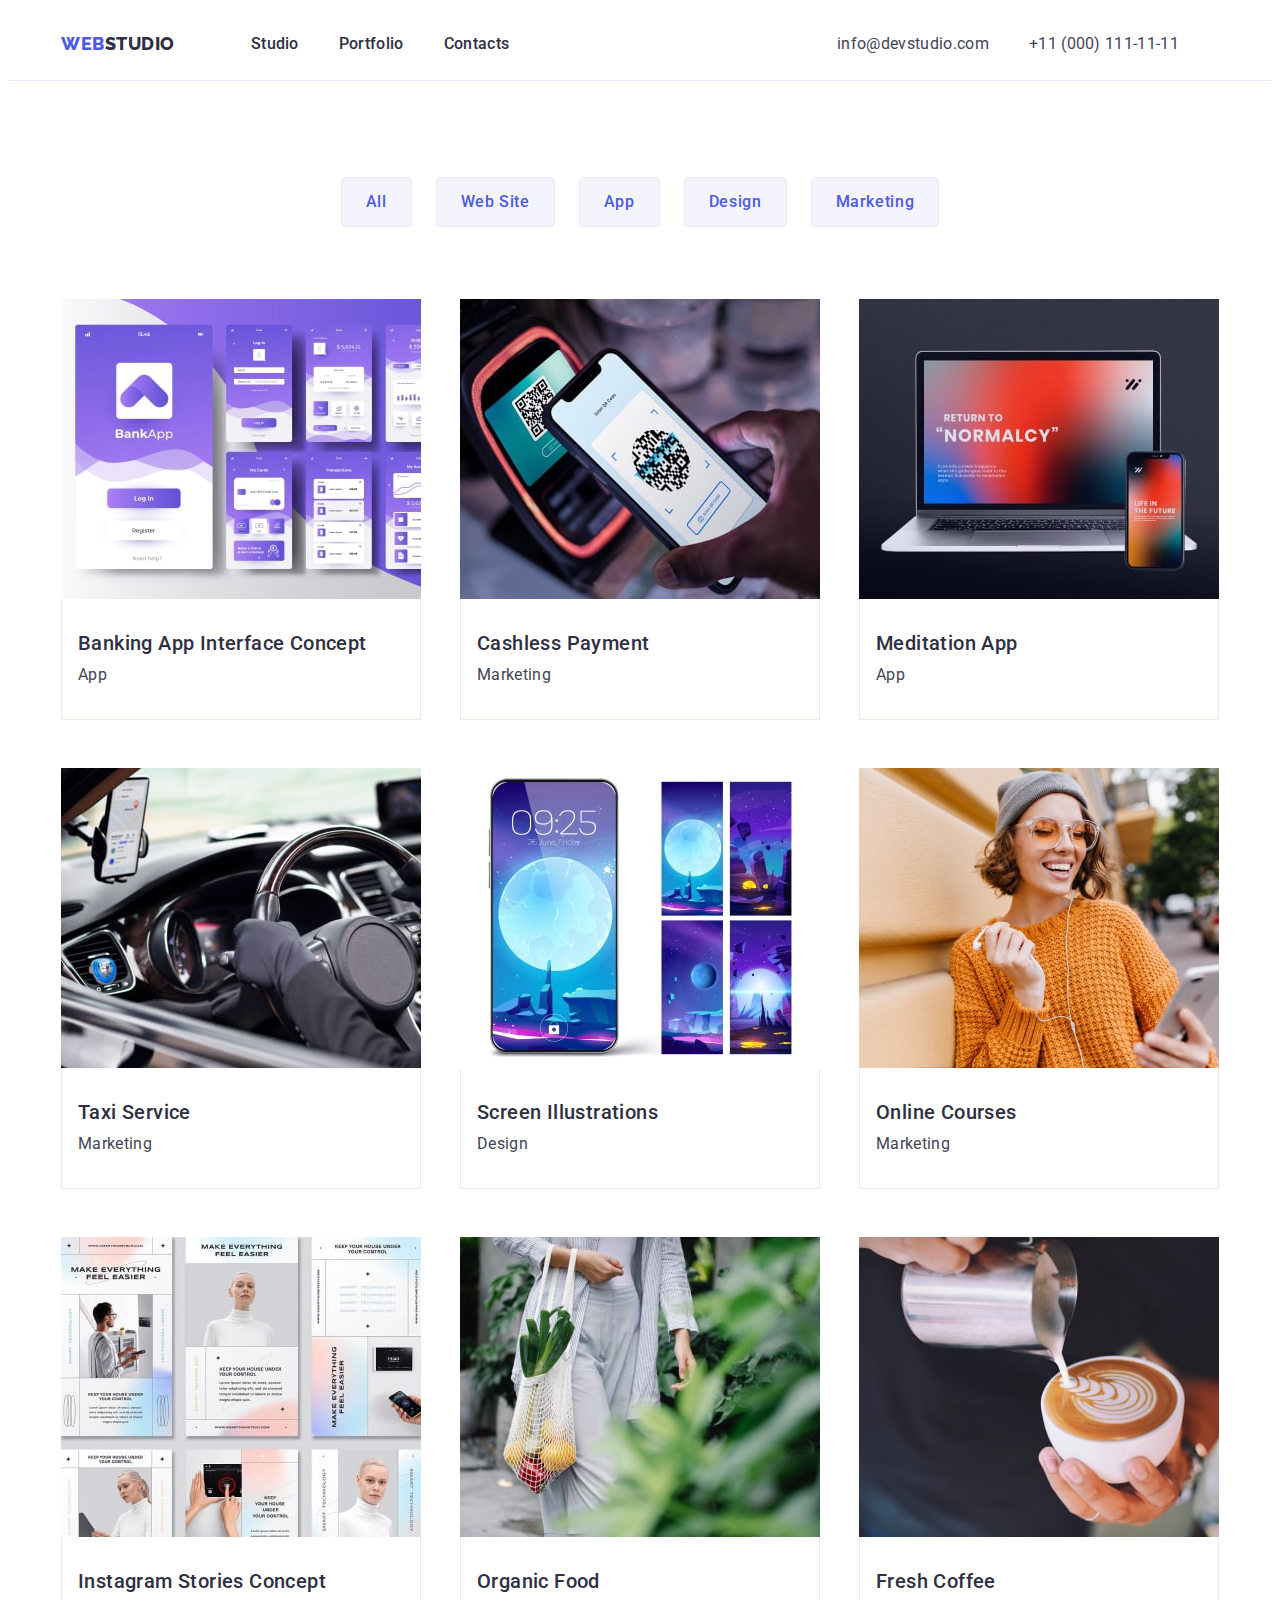
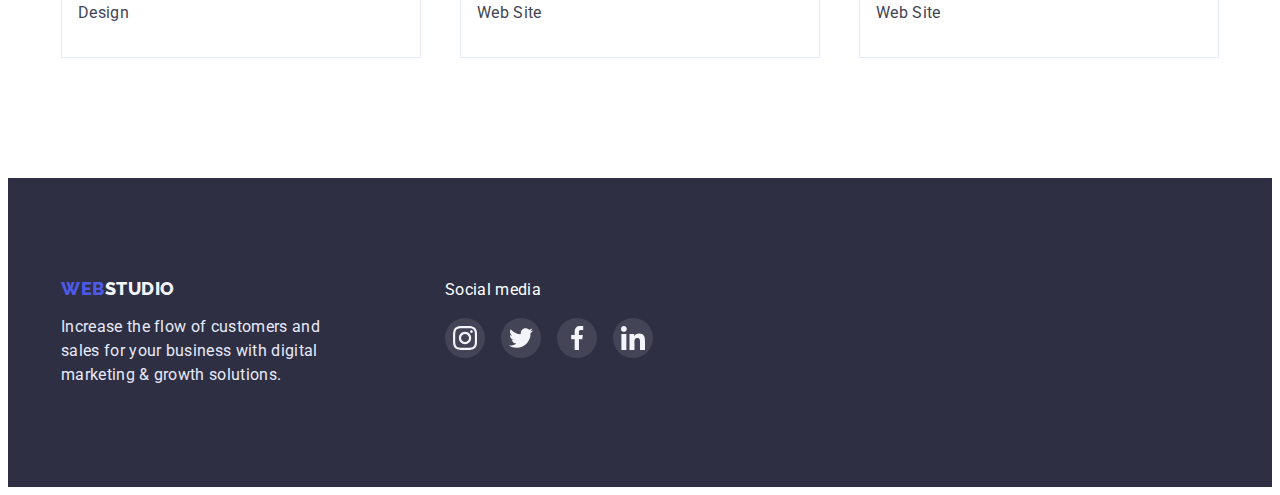
==== portfolio.html @ 89e5fced "Initial commit" ====
<!DOCTYPE html>
<html lang="en">
  <head>
    <meta charset="UTF-8" />
    <meta http-equiv="X-UA-Compatible" content="IE=edge" />
    <meta name="viewport" content="width=device-width, initial-scale=1.0" />
    <title>Portfolio</title>
    <link rel="preconnect" href="https://fonts.googleapis.com" />
    <link rel="preconnect" href="https://fonts.gstatic.com" crossorigin />
    <link
      rel="stylesheet"
      href="https://cdnjs.cloudflare.com/ajax/libs/modern-normalize/1.1.0/modern-normalize.min.css"
      integrity="sha512-wpPYUAdjBVSE4KJnH1VR1HeZfpl1ub8YT/NKx4PuQ5NmX2tKuGu6U/JRp5y+Y8XG2tV+wKQpNHVUX03MfMFn9Q=="
      crossorigin="anonymous"
      referrerpolicy="no-referrer"
    />
    <link
      href="https://fonts.googleapis.com/css2?family=Raleway:wght@800&family=Roboto:wght@400;500;700;900&display=swap"
      rel="stylesheet"
    />
    <link rel="stylesheet" href="./css/styles.css" />
  </head>
  <body class="body" id="body">
    <!-- HEADER -->
    <header class="header">
      <div class="container header-container">
        <nav class="header-nav">
          <a class="logo-w link" href="./index.html"
            >Web<span class="logo-s link">Studio</span></a
          >

          <ul class="header-list list">
            <li class="header-item">
              <a class="header-link link" href="./index.html">Studio</a>
            </li>
            <li class="header-item">
              <a class="header-link link" href="./portfolio.html">Portfolio</a>
            </li>
            <li class="header-item">
              <a class="header-link link" href="">Contacts</a>
            </li>
          </ul>
        </nav>
        <address class="adress">
          <ul class="header-list list">
            <li class="header-item-contacts">
              <a class="contacts-site link" href="mailto:info@devstudio.com"
                >info@devstudio.com</a
              >
            </li>
            <li class="header-item-contacts">
              <a class="contacts-site link" href="tel:+110001111111"
                >+11 (000) 111-11-11</a
              >
            </li>
          </ul>
        </address>
      </div>
    </header>
    <!-- MAIN -->
    <main>
      <!-- Navigation -->
      <section class="section-portfolio">
        <div class="container">
          <h1 hidden>Navigation</h1>
          <ul class="list container-portfolio-button">
            <li class="item-portfolio">
              <button class="button-portfolio" type="button">All</button>
            </li>
            <li class="item-portfolio">
              <button class="button-portfolio" type="button">Web Site</button>
            </li>
            <li class="item-portfolio">
              <button class="button-portfolio" type="button">App</button>
            </li>
            <li class="item-portfolio">
              <button class="button-portfolio" type="button">Design</button>
            </li>
            <li class="item-portfolio">
              <button class="button-portfolio" type="button">Marketing</button>
            </li>
          </ul>
        </div>

        <!-- Section 1 -->
        <div class="container">
          <ul class="list portfolio-img-list">
            <li class="portfolio-img-item">
              <a class="link-portfolio link" href="">
                <img
                  class="item-img"
                  src="./images/banking-app-min.jpg"
                  alt="Banking App Interface Concept"
                  width="360"
                  height="300"
                />
                <div class="portfolio-img-text">
                  <h2 class="secondary-title-portfolio">
                    Banking App Interface Concept
                  </h2>
                  <p class="section-text portfilio-section-text">App</p>
                </div></a
              >
            </li>

            <li class="portfolio-img-item">
              <a class="link-portfolio link" href="">
                <img
                  class="item-img"
                  src="./images/payment-min.jpg"
                  alt="Cashless Payment"
                  width="360"
                  height="300"
                />
                <div class="portfolio-img-text">
                  <h2 class="secondary-title-portfolio">Cashless Payment</h2>
                  <p class="section-text portfilio-section-text">Marketing</p>
                </div></a
              >
            </li>

            <li class="portfolio-img-item">
              <a class="link-portfolio link" href="">
                <img
                  class="item-img"
                  src="./images/meditaion-app-min.jpg"
                  alt="Meditaion App"
                  width="360"
                  height="300"
                />
                <div class="portfolio-img-text">
                  <h2 class="secondary-title-portfolio">Meditation App</h2>
                  <p class="section-text portfilio-section-text">App</p>
                </div></a
              >
            </li>

            <li class="portfolio-img-item">
              <a class="link-portfolio link" href=""
                ><img
                  class="item-img"
                  src="./images/taxi-service-min.jpg"
                  alt="Taxi Service"
                  width="360"
                  height="300"
                />
                <div class="portfolio-img-text">
                  <h2 class="secondary-title-portfolio">Taxi Service</h2>
                  <p class="section-text portfilio-section-text">Marketing</p>
                </div></a
              >
            </li>

            <li class="portfolio-img-item">
              <a class="link-portfolio link" href="">
                <img
                  class="item-img"
                  src="./images/screen-illustrations-min.jpg"
                  alt="Screen Illustrations"
                  width="360"
                  height="300"
                />
                <div class="portfolio-img-text">
                  <h2 class="secondary-title-portfolio">
                    Screen Illustrations
                  </h2>
                  <p class="section-text portfilio-section-text">Design</p>
                </div></a
              >
            </li>

            <li class="portfolio-img-item">
              <a class="link-portfolio link" href=""
                ><img
                  class="item-img"
                  src="./images/online-courses-min.jpg"
                  alt="Online Courses"
                  width="360"
                  height="300"
                />
                <div class="portfolio-img-text">
                  <h2 class="secondary-title-portfolio">Online Courses</h2>
                  <p class="section-text portfilio-section-text">Marketing</p>
                </div></a
              >
            </li>

            <li class="portfolio-img-item">
              <a class="link-portfolio link" href=""
                ><img
                  class="item-img"
                  src="./images/instagram-stories-concept-min.jpg"
                  alt="Instagram Stories Concept"
                  width="360"
                  height="300"
                />
                <div class="portfolio-img-text">
                  <h2 class="secondary-title-portfolio">
                    Instagram Stories Concept
                  </h2>
                  <p class="section-text portfilio-section-text">Design</p>
                </div></a
              >
            </li>

            <li class="portfolio-img-item">
              <a class="link-portfolio link" href=""
                ><img
                  class="item-img"
                  src="./images/organic-food-min.jpg"
                  alt="Organic Food"
                  width="360"
                  height="300"
                />
                <div class="portfolio-img-text">
                  <h2 class="secondary-title-portfolio">Organic Food</h2>
                  <p class="section-text portfilio-section-text">Web Site</p>
                </div></a
              >
            </li>

            <li class="portfolio-img-item">
              <a class="link-portfolio link" href=""
                ><img
                  class="item-img"
                  src="./images/fresh-coffee-min.jpg"
                  alt="Fresh Coffee"
                  width="360"
                  height="300"
                />
                <div class="portfolio-img-text">
                  <h2 class="secondary-title-portfolio">Fresh Coffee</h2>
                  <p class="section-text portfilio-section-text">Web Site</p>
                </div></a
              >
            </li>
          </ul>
        </div>
      </section>
    </main>
    <!-- Footer -->
    <footer class="footer">
      <div class="container-footer container">
        <div class="container-footer-logo">
          <a class="logo-w-footer link logo-footer" href="./index.html"
            >Web<span class="footer-logo-s">Studio</span></a
          >

          <p class="footer-section-text section-text">
            Increase the flow of customers and sales for your business with
            digital marketing & growth solutions.
          </p>
        </div>
        <div class="social-media-container">
          <p class="social-media">Social media</p>
          <ul class="social-media-list list">
            <li class="social-media-item">
              <a href="" class="social-media-link link">
                <svg class="social-media-icon" width="16" height="16">
                  <use href="./images/sprait/sprait.svg#icon-instagram"></use>
                </svg>
              </a>
            </li>
            <li class="social-media-item">
              <a href="" class="social-media-link link">
                <svg class="social-media-icon" width="16" height="16">
                  <use href="./images/sprait/sprait.svg#icon-twitter"></use>
                </svg>
              </a>
            </li>
            <li class="social-media-item">
              <a href="" class="social-media-link link">
                <svg class="social-media-icon" width="16" height="16">
                  <use href="./images/sprait/sprait.svg#icon-facebook"></use>
                </svg>
              </a>
            </li>
            <li class="social-media-item">
              <a href="" class="social-media-link link">
                <svg class="social-media-icon" width="16" height="16">
                  <use href="./images/sprait/sprait.svg#icon-linkedin"></use>
                </svg>
              </a>
            </li>
          </ul>
        </div>
      </div>
    </footer>
  </body>
</html>
---- css/styles.css ----
:root {
  --accent-color: #404bbf;
  --primary-font: "Roboto", sans-serif;
  --secondary-font: "Raleway", sans-serif;
  --primaru-text-color: #2e2f42;
  --secondary-text-color: #434455;
  --button-color: #4d5ae5;
  --fill-customers: #8e8f99;
  --focus-fill-customers: #404bbf;
  --footer-backgraund-svg: #31d0aa;
}

h1,
h2,
h3,
h4,
p {
  margin-top: 0;
  margin-bottom: 0;
}

ul,
ol {
  margin-top: 0;
  margin-bottom: 0;
  padding-left: 0;
}
img {
  display: block;
  width: 100%;
  height: auto;
}
button {
  cursor: pointer;
}

body {
  font-family: var(--primary-font);
  color: var(--secondary-text-color);
}
:focus {
  outline: none;
}
.container {
  width: 1158px;
  margin-left: auto;
  margin-right: auto;
  padding-left: 15px;
  padding-right: 15px;
}

.list {
  list-style: none;
}

.link {
  text-decoration: none;
}

.logo-w:focus,
.header-link:focus,
.contacts-site:focus,
.logo-w:hover,
.header-link:hover,
.contacts-site:hover {
  color: #404bbf;
}

/* =================Components================ */

.button-portfolio:hover,
.button-portfolio:focus {
  background: #404bbf;
  color: #ffffff;
  border-color: #404bbf;
  box-shadow: 0px 3px 1px rgba(0, 0, 0, 0.1), 0px 2px 1px rgba(0, 0, 0, 0.08),
    0px 2px 2px rgba(0, 0, 0, 0.12);
}

.link-portfolio:focus,
.link-portfolio:hover {
  box-shadow: 0px 1px 6px rgba(46, 47, 66, 0.08),
    0px 1px 1px rgba(46, 47, 66, 0.16), 0px 2px 1px rgba(46, 47, 66, 0.08);
}

.team-link:hover,
.team-link:focus {
  background: #404bbf;
}
.customers-link:hover,
.customers-link:focus {
  fill: var(--focus-fill-customers);
  border: 1px solid var(--focus-fill-customers);
}
.social-media-link:hover,
.social-media-link:focus {
  background-color: var(--footer-backgraund-svg);
}
.button-portfolio {
  font-family: var(--primary-font);

  font-weight: 500;
  font-size: 16px;
  line-height: 1.5;

  letter-spacing: 0.04em;

  color: var(--button-color);
  background: #f4f4fd;
  border-radius: 4px;
  border: 1px solid #e7e9fc;
  padding: 12px 24px 12px 24px;
}

.button {
  font-family: var(--primary-font);

  font-weight: 500;
  font-size: 16px;
  line-height: 1.5;

  letter-spacing: 0.04em;

  color: #ffffff;
  background: #4d5ae5;

  width: 169px;
  height: 56px;
  text-align: center;

  margin: auto;
  display: block;
  border-radius: 4px;
  border: #2e2f42;
}

.button:hover,
.button:focus {
  background: #404bbf;
  color: #ffffff;
}

/* =======================Header======================== */
.header {
  border-bottom: 1px solid #e7e9fc;
}
.header-container {
  display: flex;
  align-items: center;
  justify-content: space-between;
}
.header-nav {
  display: flex;
  align-items: center;
}
.header-list {
  display: flex;
  align-items: center;
  padding-top: 24px;
  padding-bottom: 24px;
}
.logo-w {
  font-family: var(--secondary-font);

  font-weight: 800;
  font-size: 18px;
  line-height: 1.17;

  letter-spacing: 0.03em;
  text-transform: uppercase;

  color: #4d5ae5;

  margin-right: 76px;
  padding-top: 24px;
  padding-bottom: 24px;
}
.header-item:not(:last-child) {
  margin-right: 40px;
}
.logo-s {
  color: var(--primaru-text-color);
}

.adress {
  font-style: normal;
}

.contacts-site {
  font-size: 16px;
  line-height: 1.5;

  letter-spacing: 0.02em;

  color: var(--secondary-text-color);
  margin-right: 40px;
}

.header-link {
  font-weight: 500;
  font-size: 16px;
  line-height: 1.5;

  letter-spacing: 0.02em;

  color: var(--primaru-text-color);
}

/* ================Section=================== */
.container-hero {
  width: 1440px;

  margin-left: auto;
  margin-right: auto;
  padding-left: 15px;
  padding-right: 15px;
}

.section {
  padding-top: 120px;
}
.section-items:not(:last-child) {
  margin-right: 22px;
}
.proces-container {
  display: flex;
  align-items: center;
  justify-content: space-between;
}
.doing {
  padding-bottom: 120px;
}
.hero-title {
  font-size: 56px;
  line-height: 1.07;

  text-align: center;
  letter-spacing: 0.02em;

  color: #ffffff;
  width: 496px;
  margin-left: auto;
  margin-right: auto;
  margin-bottom: 48px;
}

.hero {
  background-color: #2e2f42;
  background-image: linear-gradient(
      rgba(46, 47, 66, 0.7),
      rgba(46, 47, 66, 0.7)
    ),
    url("../images/people-office.jpg");

  padding-top: 188px;
  padding-bottom: 188px;

  max-width: 1440px;
  margin-right: auto;
  margin-left: auto;
}

.proces-icon-item {
  display: flex;
  margin-bottom: 8px;

  width: 264px;
  height: 112px;
  background-color: #f4f4fd;
  align-items: center;
  justify-content: center;
  border-radius: 4px;
}

.secondary-title {
  font-weight: 500;
  font-size: 20px;
  line-height: 1.2;

  letter-spacing: 0.02em;
  color: var(--primaru-text-color);

  margin-bottom: 8px;
}

.secondary-img-title {
  font-weight: 500;
  font-size: 20px;
  line-height: 1.2;

  letter-spacing: 0.02em;
  text-align: center;
  text-transform: capitalize;
}

.section-team-title {
  font-size: 36px;
  line-height: 1.11;

  letter-spacing: 0.02em;
  text-align: center;
  text-transform: capitalize;
  color: var(--primaru-text-color);

  margin-bottom: 72px;
}

.section-text {
  font-size: 16px;
  line-height: 1.5;

  letter-spacing: 0.02em;

  color: var(--secondary-text-color);

  align-items: stretch;
}
.section-title {
  font-size: 36px;
  line-height: 1.11;

  letter-spacing: 0.02em;
}

.sectiom-team {
  background: #f4f4fd;
}
.secondary-title-team {
  font-weight: 500;
  font-size: 20px;
  line-height: 1.2;

  letter-spacing: 0.02em;
  color: var(--primaru-text-color);

  margin-bottom: 8px;
  text-align: center;
}
.team-text {
  font-size: 16px;
  line-height: 1.5;

  letter-spacing: 0.02em;

  color: var(--secondary-text-color);
  text-align: center;
}

.proces-list {
  display: flex;
  align-items: center;
  justify-content: space-between;
}
.section-img-title {
  font-size: 36px;
  line-height: 1.11;

  letter-spacing: 0.02em;
  text-align: center;
  text-transform: capitalize;
  color: var(--primaru-text-color);

  margin-bottom: 72px;
}
.beckground-text {
  background: #ffffff;
  padding-top: 32px;
  padding-bottom: 32px;
  padding-left: 16px;
  padding-right: 16px;
  border-radius: 0px 0px 4px 4px;
}
.items-team {
  background-color: #ffffff;
  box-shadow: 0px 1px 6px rgba(46, 47, 66, 0.08),
    0px 1px 1px rgba(46, 47, 66, 0.16), 0px 2px 1px rgba(46, 47, 66, 0.08);
  border-radius: 0px 0px 4px 4px;
}
.team-link {
  display: flex;

  padding: 12px 12px 12px 12px;
  width: 40px;
  height: 40px;
  border-radius: 50%;
  background-color: #4d5ae5;
}

.list-img {
  display: flex;
  align-items: center;
  justify-content: space-between;
}
.list-team {
  display: flex;
  align-items: center;
  justify-content: space-between;
}
.list-team-svg {
  display: flex;
  justify-content: center;
  margin-top: 8px;
  gap: 24px;
}
.our-team {
  background: #f4f4fd;
  padding-bottom: 120px;
}

.title-castomers {
  font-size: 36px;
  line-height: 1.11;

  letter-spacing: 0.02em;
  text-align: center;
  text-transform: capitalize;
  color: var(--primaru-text-color);
  margin-bottom: 72px;
}
.castomers-list {
  display: flex;
  justify-content: space-between;
}
.customers-link {
  display: flex;

  width: 168px;
  height: 88px;

  align-items: center;
  justify-content: center;
  border-radius: 4px;
  fill: var(--fill-customers);
  border: 1px solid var(--fill-customers);
}

.castomers-section {
  padding-bottom: 120px;
}
.castomers-icon {
  fill: #8e8f99;
}

/* ===========Footer=============== */

.footer {
  background-color: var(--primaru-text-color);
  padding-top: 100px;
  padding-bottom: 100px;
  display: flex;
}

.logo-w-footer {
  font-family: var(--secondary-font);

  font-weight: 800;
  font-size: 18px;
  line-height: 1.17;

  letter-spacing: 0.03em;
  text-transform: uppercase;

  color: #4d5ae5;

  margin-bottom: 16px;
}
.footer-logo-s {
  color: #f4f4fd;
}

.footer-section-text {
  max-width: 264px;
  margin-top: 16px;

  color: #e7e9fc;
}
.container-footer {
  display: flex;
}
.container-footer-logo {
  width: 264px;
}
.social-media-container {
  width: 208px;
  margin-left: 120px;
}
.social-media {
  font-size: 16px;
  line-height: 24px;

  letter-spacing: 0.02em;

  color: #ffffff;
}

.social-media-link {
  display: flex;
  justify-content: center;
  align-items: center;
  width: 40px;
  height: 40px;
  border-radius: 50%;
  background-color: rgba(255, 255, 255, 0.1);
}
.social-media-icon {
  width: 24px;
  height: 24px;
}
.social-media-list {
  display: flex;
  gap: 16px;
  margin-top: 16px;
}

.container-portfolio-button {
  display: flex;

  justify-content: center;

  margin-bottom: 72px;
}
.item-portfolio:not(:last-child) {
  margin-right: 24px;
}

.portfolio-img-list {
  display: flex;
  justify-content: space-between;
  flex-wrap: wrap;
  row-gap: 48px;
}
.link-portfolio {
  background: #ffffff;
}

.secondary-title-portfolio {
  font-weight: 500;
  font-size: 20px;
  line-height: 1.2;

  letter-spacing: 0.02em;
  color: var(--primaru-text-color);
  margin-bottom: 8px;
}
.link-portfolio {
  display: block;
}
.section-portfolio {
  padding-bottom: 120px;
  padding-top: 96px;
}
.portfolio-img-text {
  padding-top: 32px;
  padding-bottom: 32px;
  padding-left: 16px;
  border-bottom: 1px solid #e7e9fc;
  border-left: 1px solid #e7e9fc;
  border-right: 1px solid #e7e9fc;
}
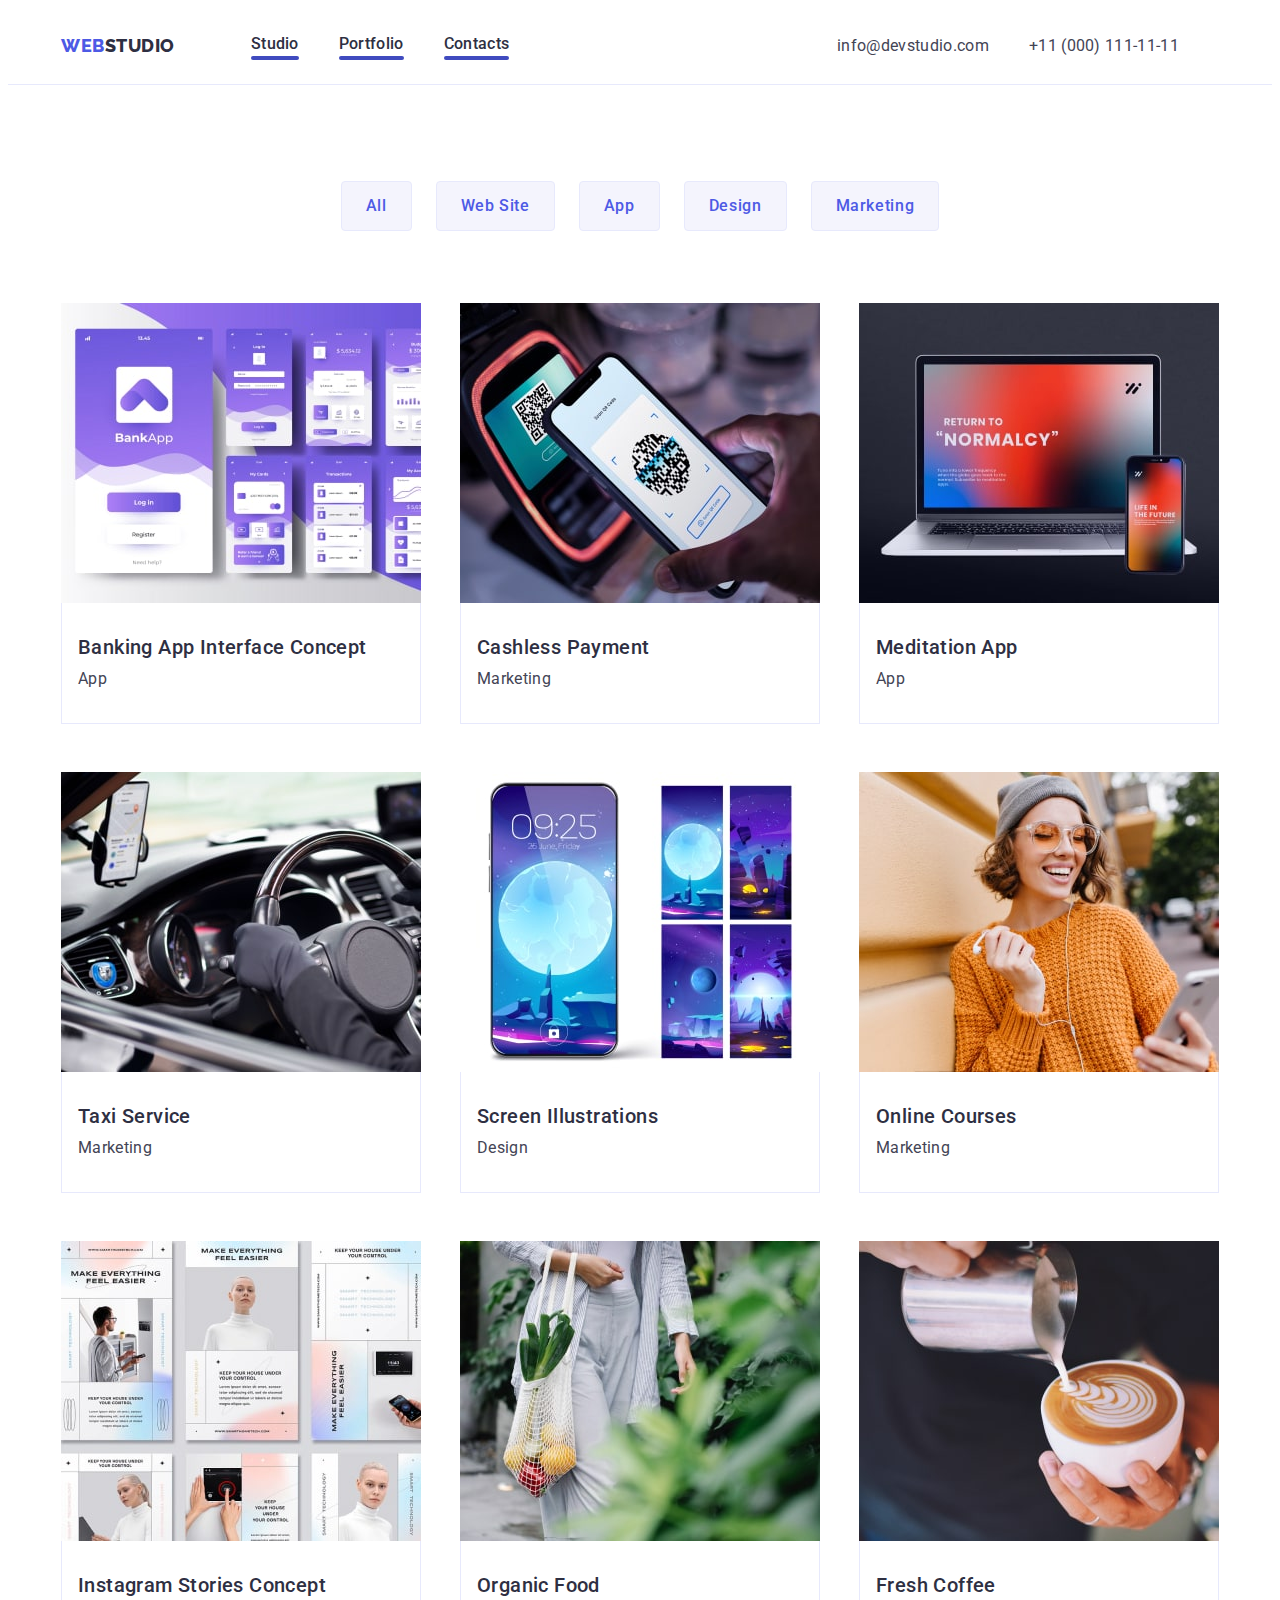
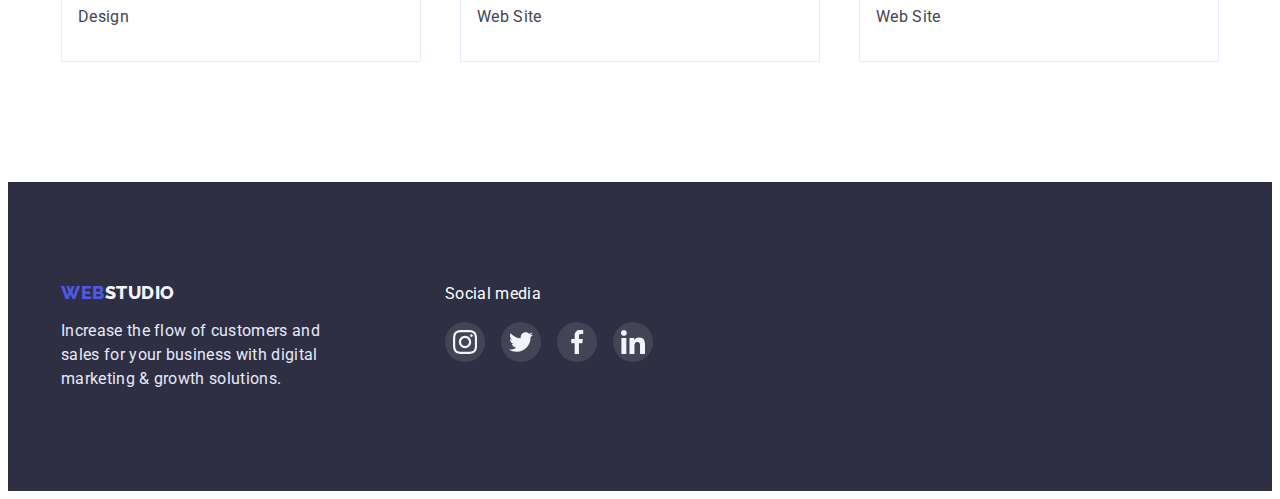
==== commit f66e2734: "hw-5" ====
--- a/portfolio.html
+++ b/portfolio.html
@@ -87,13 +87,17 @@
           <ul class="list portfolio-img-list">
             <li class="portfolio-img-item">
               <a class="link-portfolio link" href="">
-                <img
-                  class="item-img"
-                  src="./images/banking-app-min.jpg"
-                  alt="Banking App Interface Concept"
-                  width="360"
-                  height="300"
-                />
+                <div class="team-list-img-wrapper">
+                  <img
+                    class="item-img"
+                    src="./images/banking-app-min.jpg"
+                    alt="Banking App Interface Concept"
+                    width="360"
+                    height="300"
+                  />
+                  <p class="overlay"></p>
+                </div>
+
                 <div class="portfolio-img-text">
                   <h2 class="secondary-title-portfolio">
                     Banking App Interface Concept
@@ -104,14 +108,18 @@
             </li>
 
             <li class="portfolio-img-item">
-              <a class="link-portfolio link" href="">
-                <img
-                  class="item-img"
-                  src="./images/payment-min.jpg"
-                  alt="Cashless Payment"
-                  width="360"
-                  height="300"
-                />
+              <a class="link-portfolio link" href=""
+                ><div class="team-list-img-wrapper">
+                  <img
+                    class="item-img"
+                    src="./images/payment-min.jpg"
+                    alt="Cashless Payment"
+                    width="360"
+                    height="300"
+                  />
+                  <p class="overlay"></p>
+                </div>
+
                 <div class="portfolio-img-text">
                   <h2 class="secondary-title-portfolio">Cashless Payment</h2>
                   <p class="section-text portfilio-section-text">Marketing</p>
@@ -120,14 +128,18 @@
             </li>
 
             <li class="portfolio-img-item">
-              <a class="link-portfolio link" href="">
-                <img
-                  class="item-img"
-                  src="./images/meditaion-app-min.jpg"
-                  alt="Meditaion App"
-                  width="360"
-                  height="300"
-                />
+              <a class="link-portfolio link" href=""
+                ><div class="team-list-img-wrapper">
+                  <img
+                    class="item-img"
+                    src="./images/meditaion-app-min.jpg"
+                    alt="Meditaion App"
+                    width="360"
+                    height="300"
+                  />
+                  <p class="overlay"></p>
+                </div>
+
                 <div class="portfolio-img-text">
                   <h2 class="secondary-title-portfolio">Meditation App</h2>
                   <p class="section-text portfilio-section-text">App</p>
@@ -137,13 +149,17 @@
 
             <li class="portfolio-img-item">
               <a class="link-portfolio link" href=""
-                ><img
-                  class="item-img"
-                  src="./images/taxi-service-min.jpg"
-                  alt="Taxi Service"
-                  width="360"
-                  height="300"
-                />
+                ><div class="team-list-img-wrapper">
+                  <img
+                    class="item-img"
+                    src="./images/taxi-service-min.jpg"
+                    alt="Taxi Service"
+                    width="360"
+                    height="300"
+                  />
+                  <p class="overlay"></p>
+                </div>
+
                 <div class="portfolio-img-text">
                   <h2 class="secondary-title-portfolio">Taxi Service</h2>
                   <p class="section-text portfilio-section-text">Marketing</p>
@@ -152,14 +168,18 @@
             </li>
 
             <li class="portfolio-img-item">
-              <a class="link-portfolio link" href="">
-                <img
-                  class="item-img"
-                  src="./images/screen-illustrations-min.jpg"
-                  alt="Screen Illustrations"
-                  width="360"
-                  height="300"
-                />
+              <a class="link-portfolio link" href=""
+                ><div class="team-list-img-wrapper">
+                  <img
+                    class="item-img"
+                    src="./images/screen-illustrations-min.jpg"
+                    alt="Screen Illustrations"
+                    width="360"
+                    height="300"
+                  />
+                  <p class="overlay"></p>
+                </div>
+
                 <div class="portfolio-img-text">
                   <h2 class="secondary-title-portfolio">
                     Screen Illustrations
@@ -171,13 +191,17 @@
 
             <li class="portfolio-img-item">
               <a class="link-portfolio link" href=""
-                ><img
-                  class="item-img"
-                  src="./images/online-courses-min.jpg"
-                  alt="Online Courses"
-                  width="360"
-                  height="300"
-                />
+                ><div class="team-list-img-wrapper">
+                  <img
+                    class="item-img"
+                    src="./images/online-courses-min.jpg"
+                    alt="Online Courses"
+                    width="360"
+                    height="300"
+                  />
+                  <p class="overlay"></p>
+                </div>
+
                 <div class="portfolio-img-text">
                   <h2 class="secondary-title-portfolio">Online Courses</h2>
                   <p class="section-text portfilio-section-text">Marketing</p>
@@ -187,13 +211,17 @@
 
             <li class="portfolio-img-item">
               <a class="link-portfolio link" href=""
-                ><img
-                  class="item-img"
-                  src="./images/instagram-stories-concept-min.jpg"
-                  alt="Instagram Stories Concept"
-                  width="360"
-                  height="300"
-                />
+                ><div class="team-list-img-wrapper">
+                  <img
+                    class="item-img"
+                    src="./images/instagram-stories-concept-min.jpg"
+                    alt="Instagram Stories Concept"
+                    width="360"
+                    height="300"
+                  />
+                  <p class="overlay"></p>
+                </div>
+
                 <div class="portfolio-img-text">
                   <h2 class="secondary-title-portfolio">
                     Instagram Stories Concept
@@ -205,13 +233,17 @@
 
             <li class="portfolio-img-item">
               <a class="link-portfolio link" href=""
-                ><img
-                  class="item-img"
-                  src="./images/organic-food-min.jpg"
-                  alt="Organic Food"
-                  width="360"
-                  height="300"
-                />
+                ><div class="team-list-img-wrapper">
+                  <img
+                    class="item-img"
+                    src="./images/organic-food-min.jpg"
+                    alt="Organic Food"
+                    width="360"
+                    height="300"
+                  />
+                  <p class="overlay"></p>
+                </div>
+
                 <div class="portfolio-img-text">
                   <h2 class="secondary-title-portfolio">Organic Food</h2>
                   <p class="section-text portfilio-section-text">Web Site</p>
@@ -221,13 +253,17 @@
 
             <li class="portfolio-img-item">
               <a class="link-portfolio link" href=""
-                ><img
-                  class="item-img"
-                  src="./images/fresh-coffee-min.jpg"
-                  alt="Fresh Coffee"
-                  width="360"
-                  height="300"
-                />
+                ><div class="team-list-img-wrapper">
+                  <img
+                    class="item-img"
+                    src="./images/fresh-coffee-min.jpg"
+                    alt="Fresh Coffee"
+                    width="360"
+                    height="300"
+                  />
+                  <p class="overlay"></p>
+                </div>
+
                 <div class="portfolio-img-text">
                   <h2 class="secondary-title-portfolio">Fresh Coffee</h2>
                   <p class="section-text portfilio-section-text">Web Site</p>
--- a/css/styles.css
+++ b/css/styles.css
@@ -8,6 +8,7 @@
   --fill-customers: #8e8f99;
   --focus-fill-customers: #404bbf;
   --footer-backgraund-svg: #31d0aa;
+  --transition-dur-fun: 250ms cubic-bezier(0.4, 0, 0.2, 1);
 }
 
 h1,
@@ -67,34 +68,32 @@
 }
 
 /* =================Components================ */
-
+.link-portfolio:focus,
+.link-portfolio:hover {
+  box-shadow: 0px 1px 6px rgba(46, 47, 66, 0.08),
+    0px 1px 1px rgba(46, 47, 66, 0.16), 0px 2px 1px rgba(46, 47, 66, 0.08);
+}
+
+.team-link:hover,
+.team-link:focus {
+  background: #404bbf;
+}
+.customers-link:hover,
+.customers-link:focus {
+  fill: var(--focus-fill-customers);
+  border: 1px solid var(--focus-fill-customers);
+}
+.social-media-link:hover,
+.social-media-link:focus {
+  background-color: var(--footer-backgraund-svg);
+}
 .button-portfolio:hover,
 .button-portfolio:focus {
-  background: #404bbf;
+  background-color: #404bbf;
   color: #ffffff;
   border-color: #404bbf;
   box-shadow: 0px 3px 1px rgba(0, 0, 0, 0.1), 0px 2px 1px rgba(0, 0, 0, 0.08),
     0px 2px 2px rgba(0, 0, 0, 0.12);
-}
-
-.link-portfolio:focus,
-.link-portfolio:hover {
-  box-shadow: 0px 1px 6px rgba(46, 47, 66, 0.08),
-    0px 1px 1px rgba(46, 47, 66, 0.16), 0px 2px 1px rgba(46, 47, 66, 0.08);
-}
-
-.team-link:hover,
-.team-link:focus {
-  background: #404bbf;
-}
-.customers-link:hover,
-.customers-link:focus {
-  fill: var(--focus-fill-customers);
-  border: 1px solid var(--focus-fill-customers);
-}
-.social-media-link:hover,
-.social-media-link:focus {
-  background-color: var(--footer-backgraund-svg);
 }
 .button-portfolio {
   font-family: var(--primary-font);
@@ -110,6 +109,9 @@
   border-radius: 4px;
   border: 1px solid #e7e9fc;
   padding: 12px 24px 12px 24px;
+  transition: color var(--transition-dur-fun),
+    background-color var(--transition-dur-fun),
+    border-color var(--transition-dur-fun), box-shadow var(--transition-dur-fun);
 }
 
 .button {
@@ -132,11 +134,13 @@
   display: block;
   border-radius: 4px;
   border: #2e2f42;
+  transition: color var(--transition-dur-fun),
+    background-color var(--transition-dur-fun);
 }
 
 .button:hover,
 .button:focus {
-  background: #404bbf;
+  background-color: #404bbf;
   color: #ffffff;
 }
 
@@ -144,6 +148,10 @@
 .header {
   border-bottom: 1px solid #e7e9fc;
 }
+.header-item {
+  display: flex;
+}
+
 .header-container {
   display: flex;
   align-items: center;
@@ -153,12 +161,7 @@
   display: flex;
   align-items: center;
 }
-.header-list {
-  display: flex;
-  align-items: center;
-  padding-top: 24px;
-  padding-bottom: 24px;
-}
+
 .logo-w {
   font-family: var(--secondary-font);
 
@@ -194,9 +197,20 @@
 
   color: var(--secondary-text-color);
   margin-right: 40px;
+  transition: color var(--transition-dur-fun);
+}
+
+.header-list {
+  display: flex;
+  align-items: center;
+  padding-top: 24px;
+  padding-bottom: 24px;
 }
 
 .header-link {
+  display: block;
+  align-items: flex-end;
+
   font-weight: 500;
   font-size: 16px;
   line-height: 1.5;
@@ -204,6 +218,17 @@
   letter-spacing: 0.02em;
 
   color: var(--primaru-text-color);
+  transition: color var(--transition-dur-fun);
+}
+
+.header-link::after {
+  display: block;
+  content: "";
+
+  width: 100%;
+  height: 4px;
+  background-color: var(--accent-color);
+  border-radius: 2px;
 }
 
 /* ================Section=================== */
@@ -384,6 +409,7 @@
   height: 40px;
   border-radius: 50%;
   background-color: #4d5ae5;
+  transition: background-color var(--transition-dur-fun);
 }
 
 .list-img {
@@ -432,6 +458,7 @@
   border-radius: 4px;
   fill: var(--fill-customers);
   border: 1px solid var(--fill-customers);
+  transition: fill var(--transition-dur-fun), border var(--transition-dur-fun);
 }
 
 .castomers-section {
@@ -501,6 +528,7 @@
   height: 40px;
   border-radius: 50%;
   background-color: rgba(255, 255, 255, 0.1);
+  transition: background-color var(--transition-dur-fun);
 }
 .social-media-icon {
   width: 24px;
@@ -531,6 +559,9 @@
 }
 .link-portfolio {
   background: #ffffff;
+  position: relative;
+  display: block;
+  transition: box-shadow var(--transition-dur-fun);
 }
 
 .secondary-title-portfolio {
@@ -542,9 +573,7 @@
   color: var(--primaru-text-color);
   margin-bottom: 8px;
 }
-.link-portfolio {
-  display: block;
-}
+
 .section-portfolio {
   padding-bottom: 120px;
   padding-top: 96px;
@@ -557,3 +586,88 @@
   border-left: 1px solid #e7e9fc;
   border-right: 1px solid #e7e9fc;
 }
+.team-list-img-wrapper {
+  position: relative;
+  overflow: hidden;
+}
+.overlay {
+  position: absolute;
+  font-size: 16px;
+  line-height: 24px;
+  top: 0;
+  left: 0;
+  width: 100%;
+  height: 100%;
+  transform: translate(0, 100%);
+  transition: transform var(--transition-dur-fun);
+
+  letter-spacing: 0.02em;
+
+  color: #f4f4fd;
+  padding-left: 32px;
+  padding-right: 32px;
+  padding-top: 40px;
+
+  background-color: var(--button-color);
+}
+.link-portfolio:hover .overlay,
+.link-portfolio:focus .overlay {
+  transform: translate(0, 0);
+}
+/* =================Modal Window=================== */
+.backdrop {
+  position: fixed;
+  top: 0;
+  left: 0;
+  z-index: 100;
+  width: 100%;
+  height: 100%;
+  background-color: rgba(46, 47, 66, 0.4);
+  transition: opacity var(--transition-dur-fun),
+    visibility var(--transition-dur-fun);
+}
+.backdrop.is-hidden {
+  opacity: 0;
+  visibility: hidden;
+  pointer-events: none;
+}
+.modal {
+  position: absolute;
+  top: 50%;
+  left: 50%;
+  transform: translate(-50%, -50%);
+  width: 408px;
+  height: 576px;
+  background-color: #fcfcfc;
+  box-shadow: 0px 1px 1px rgba(0, 0, 0, 0.14), 0px 1px 3px rgba(0, 0, 0, 0.12),
+    0px 2px 1px rgba(0, 0, 0, 0.2);
+  border-radius: 4px;
+}
+.modal-close-btn {
+  position: absolute;
+  top: 24px;
+  right: 24px;
+  display: flex;
+  justify-content: center;
+  align-items: center;
+  background-color: #e7e9fc;
+  border: 1px solid rgba(0, 0, 0, 0.1);
+  padding: 0;
+  width: 24px;
+  height: 24px;
+  border-radius: 50%;
+  transition: background-color var(--transition-dur-fun);
+}
+.modal-close-btn-icon {
+  width: 8px;
+  height: 8px;
+  transition: fill var(--transition-dur-fun);
+}
+.modal-close-btn:hover,
+.modal-close-btn:focus {
+  background-color: var(--focus-fill-customers);
+}
+.modal-close-btn:hover .modal-close-btn-icon,
+.modal-close-btn:focus .modal-close-btn-icon {
+  fill: #ffffff;
+}
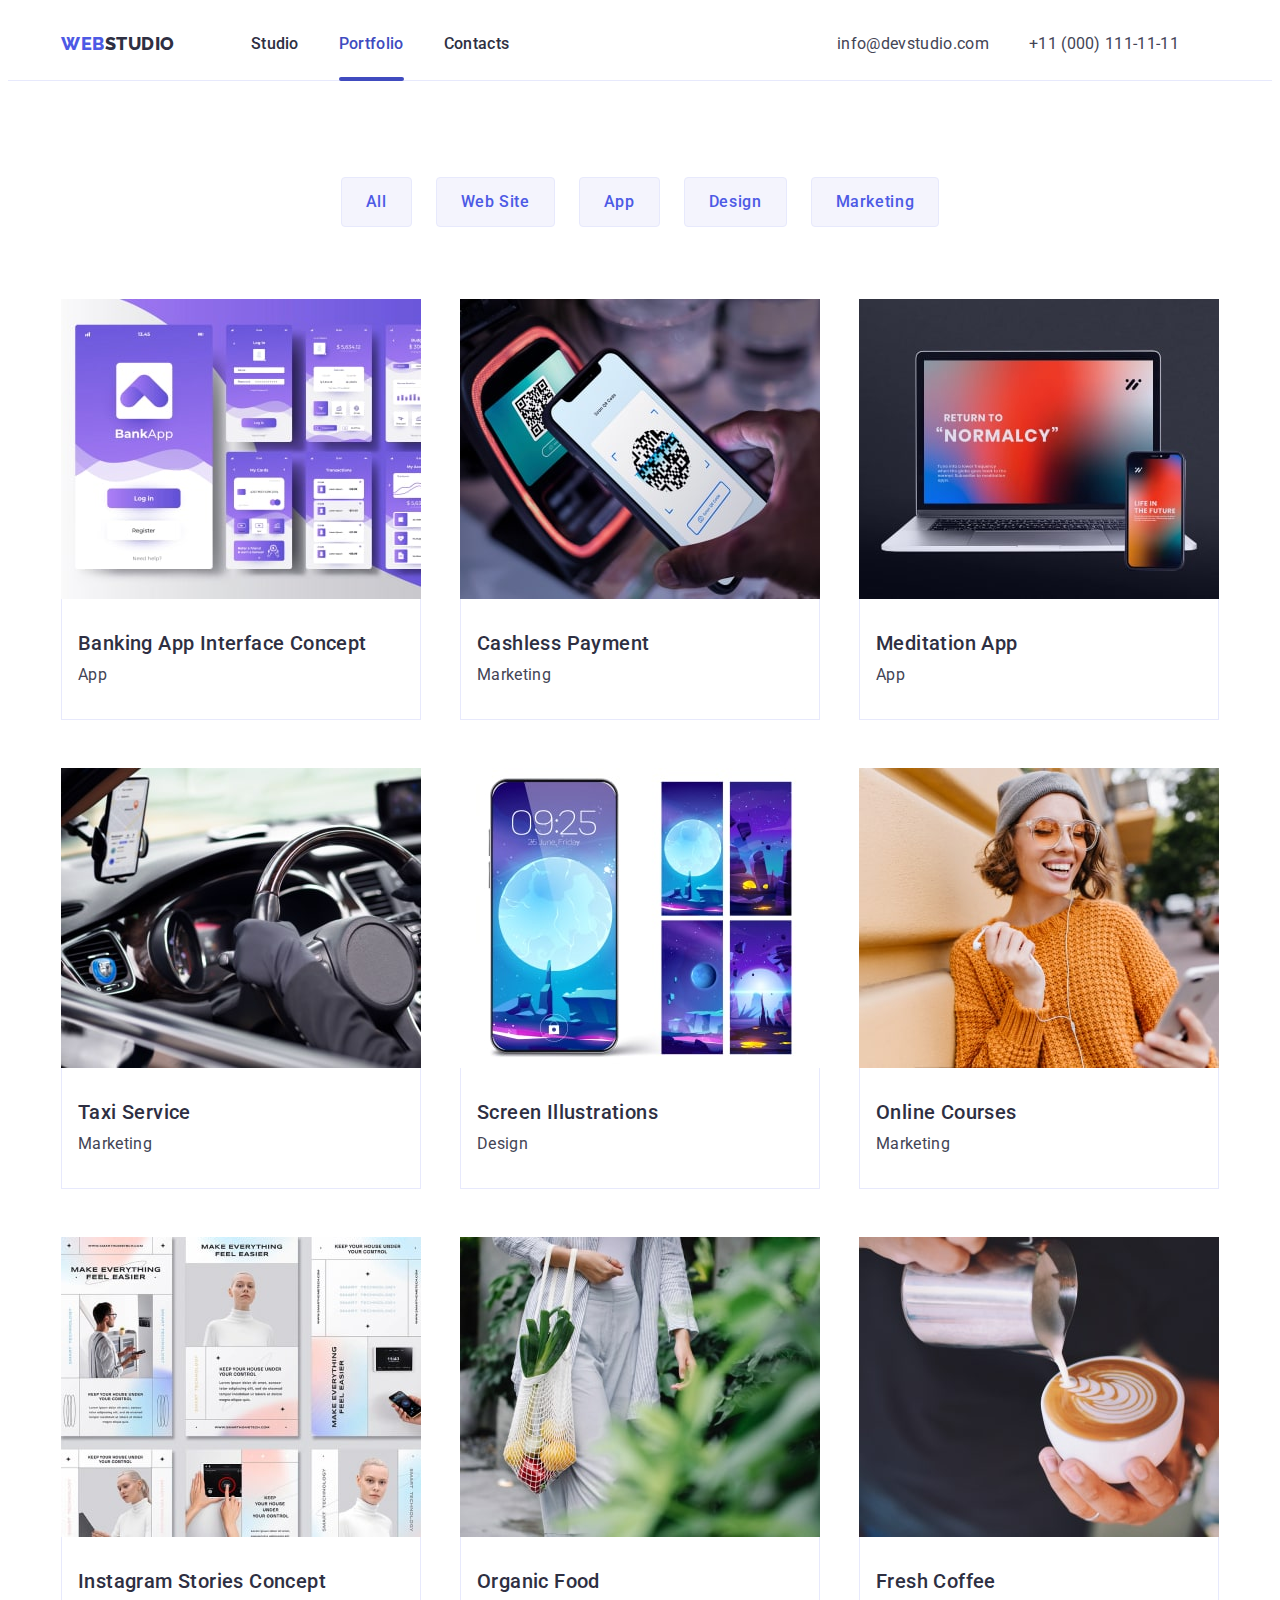
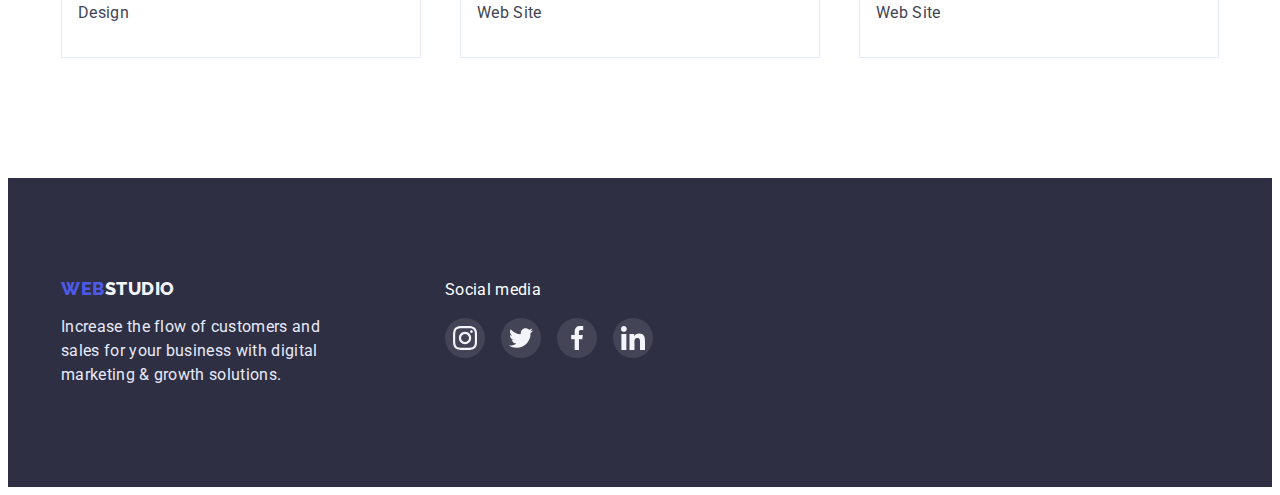
==== commit 64990a2c: "hw-5" ====
--- a/portfolio.html
+++ b/portfolio.html
@@ -34,7 +34,9 @@
               <a class="header-link link" href="./index.html">Studio</a>
             </li>
             <li class="header-item">
-              <a class="header-link link" href="./portfolio.html">Portfolio</a>
+              <a class="header-link link active-page" href="./portfolio.html"
+                >Portfolio</a
+              >
             </li>
             <li class="header-item">
               <a class="header-link link" href="">Contacts</a>
--- a/css/styles.css
+++ b/css/styles.css
@@ -150,6 +150,7 @@
 }
 .header-item {
   display: flex;
+  position: relative;
 }
 
 .header-container {
@@ -199,6 +200,23 @@
   margin-right: 40px;
   transition: color var(--transition-dur-fun);
 }
+.active-page {
+  color: var(--accent-color);
+}
+.active-page::after {
+  position: absolute;
+
+  width: 100%;
+  height: 4px;
+  display: block;
+  content: "";
+  text-align: center;
+
+  background-color: var(--accent-color);
+
+  border-radius: 2px;
+  bottom: -25px;
+}
 
 .header-list {
   display: flex;
@@ -218,17 +236,10 @@
   letter-spacing: 0.02em;
 
   color: var(--primaru-text-color);
-  transition: color var(--transition-dur-fun);
-}
-
-.header-link::after {
-  display: block;
-  content: "";
-
-  width: 100%;
-  height: 4px;
-  background-color: var(--accent-color);
-  border-radius: 2px;
+  /* transition: color var(--transition-dur-fun); */
+}
+.active-page {
+  color: var(--accent-color);
 }
 
 /* ================Section=================== */
